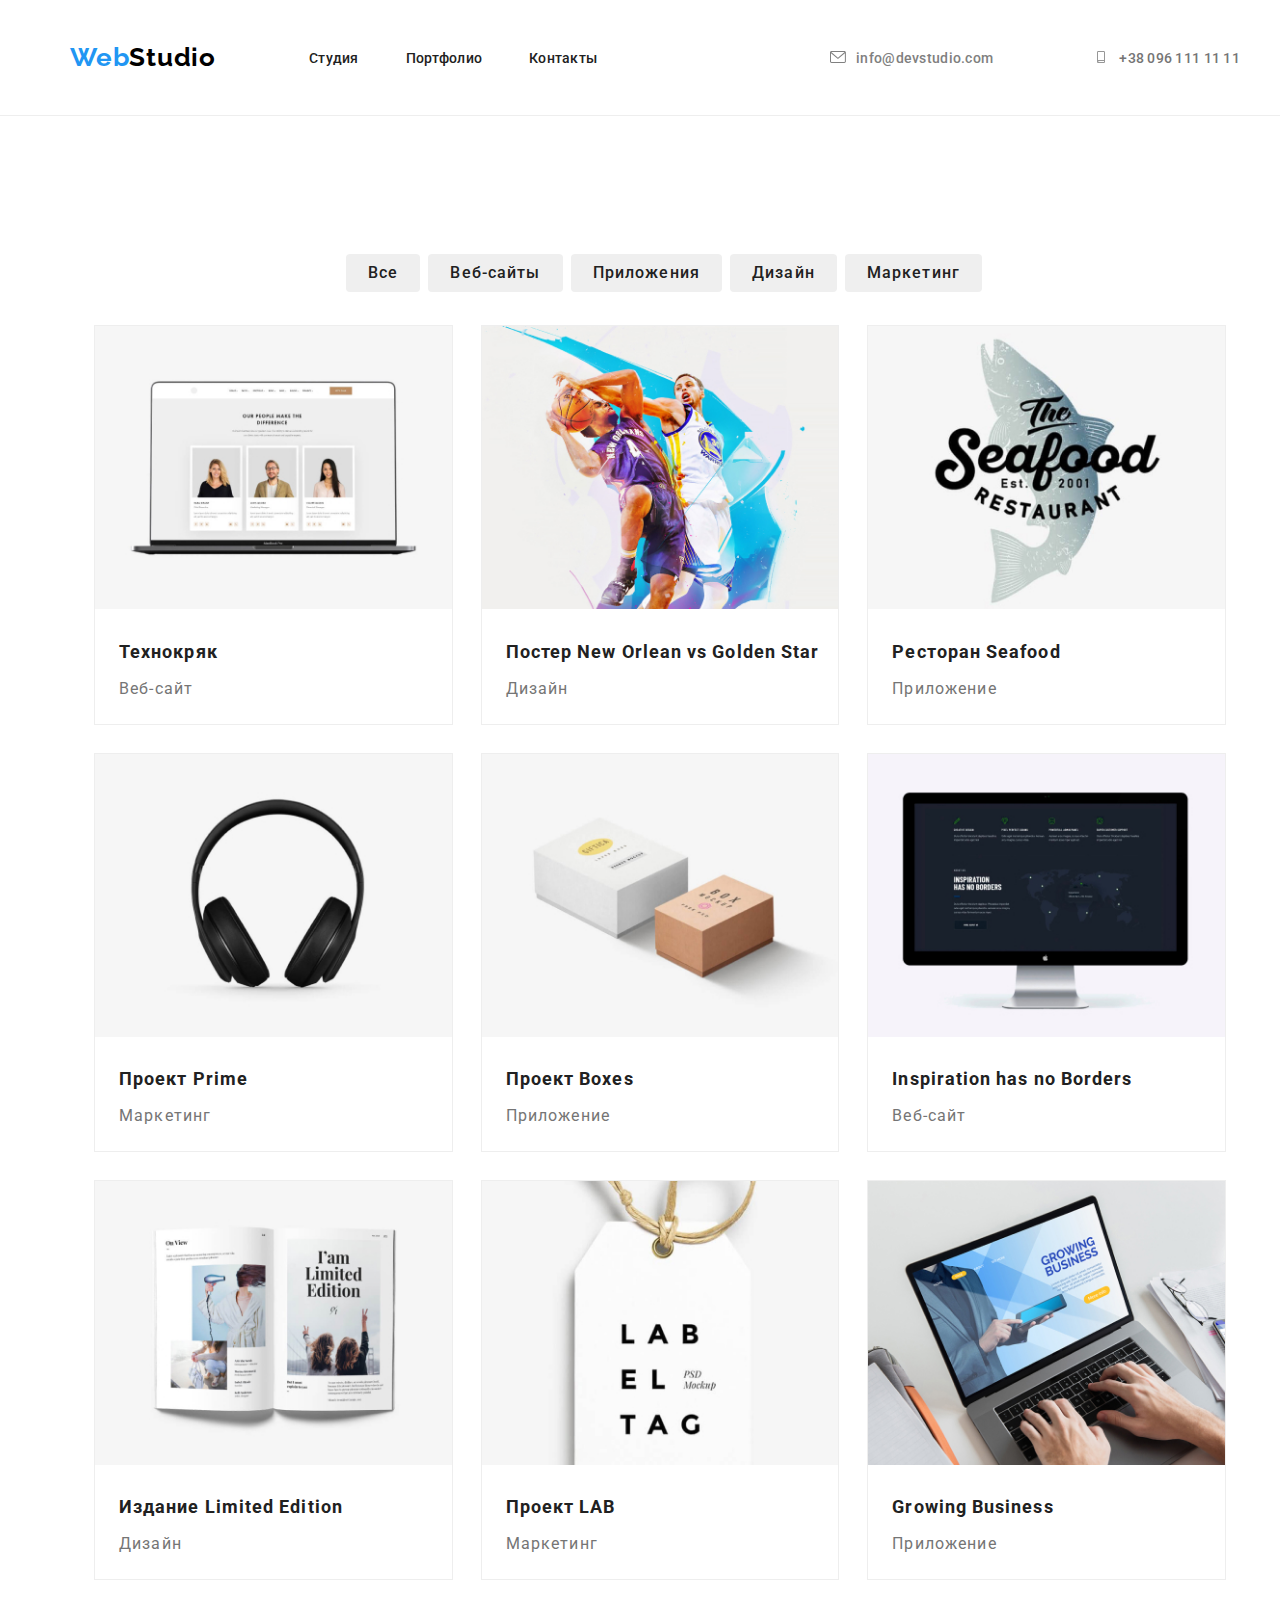
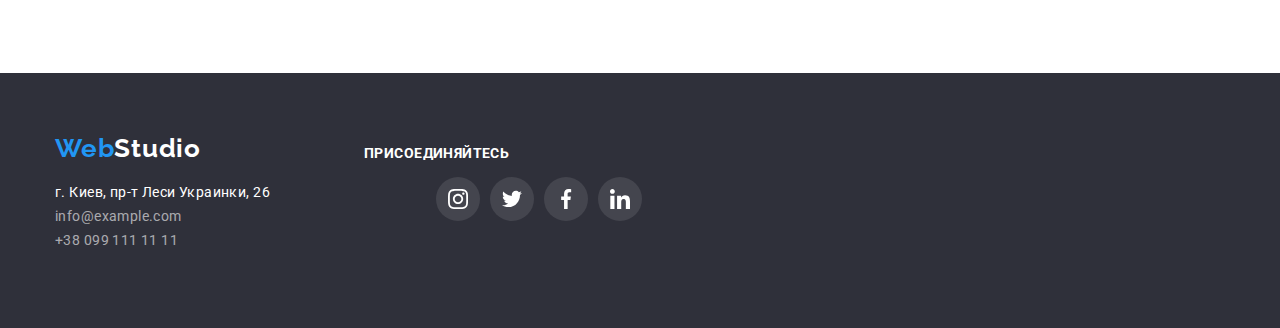
==== portfolio.html @ a74875f4 "updated" ====
<!DOCTYPE html>
<html lang="en">

<head>
	<meta charset="UTF-8">
	<meta http-equiv="X-UA-Compatible" content="IE=edge">
	<meta name="viewport" content="width=device-width, initial-scale=1.0">
	<title>Document</title>

	<link rel="preconnect" href="https://fonts.googleapis.com">
	<link rel="preconnect" href="https://fonts.gstatic.com" crossorigin>
	<link
		href="https://fonts.googleapis.com/css2?family=Raleway:wght@700&family=Roboto:wght@400;500;700;900&display=swap"
		rel="stylesheet">
	<link rel="stylesheet" href="./css/style.css">
</head>

<body>
	<header class="page-header">
		<div class="container">
			<nav class="container main-nav">
				<a href="./index.html" class="web">Web<span class="studio">Studio</span></a>

				<ul class="site-nav">

					<li class="item"><a href="./index.html" class="header-list">Студия</a></li>
					<li class="item"><a href="./portfolio.html" class="header-list">Портфолио</a></li>
					<li class="item"><a href="" class="header-list">Контакты</a></li>


				</ul>

				<ul class="contact">
					<li class="item">
						<a href="mailto:info@devstudio.com"class="mail-contact">
							<svg class="mail-icon" width="16" height="12"><use href= "./Images/symbol-defs.svg#icon-envelope"></use></svg>info@devstudio.com</a></li>
					<li><a href="tel:+380961111111"class="tel-contact"><svg class="tel-icon" width="16" height="12"><use href="./Images/symbol-defs.svg#icon-smartphone"></use></svg>+38 096 111 11 11</a></li>
					
				</ul>
			</nav>
		</div>
	</header>
	<main>
		<!--Portfolio-->
		<section class="advantages">
			<h1 class="rezerv">portfolio</h1>

            

			<ul class="button-list">
				<li class="tab"><button type="button" class="btn-tab">Все</button></li>
				<li class="tab"><button type="button" class="btn-tab">Веб-сайты</button></li>
				<li class="tab"><button type="button" class="btn-tab">Приложения</button></li>
				<li class="tab"><button type="button" class="btn-tab">Дизайн</button></li>
				<li class="tab"><button type="button" class="btn-tab">Маркетинг</button></li>

			</ul>
             <div class="container">
			<ul class="portfolio-box-list">
				<li class="portfolio-list">


					<img src="./Images/img1.jpg" alt="kartinka" class="portfolio-img" width="370">
					<div class="portfolio-info">
						<h2 class="portfolio-title">Технокряк</h2>
						<p class="portfolio-text">Веб-сайт</p>
					</div>
				</li>
				<li class="portfolio-list">

					<img src="./Images/img2.jpg" alt="kartinka" class="portfolio-img" width="370">
					<div class="portfolio-info">
						<h2 class="portfolio-title">Постер <span lang="en"> New Orlean vs Golden Star</span></h2>
						<p class="portfolio-text">Дизайн</p>
					</div>

				</li>
				<li class="portfolio-list">

					<img src="./Images/img3.jpg" alt="kartinka" class="portfolio-img" width="370">
					<div class="portfolio-info">

						<h2 class="portfolio-title">Ресторан <span lang="en"> Seafood</span></h2>
						<p class="portfolio-text">Приложение</p>

					</div>
				</li>
				<li class="portfolio-list">

					<img src="./Images/img4.jpg" alt="kartinka" class="portfolio-img" width="370">
					<div class="portfolio-info">
						<h2 class="portfolio-title">Проект <span lang="en"> Prime</span> </h2>
						<p class="portfolio-text">Маркетинг</p>
					</div>
				</li>
				<li class="portfolio-list">

					<img src="./Images/img5.jpg" alt="kartinka" class="portfolio-img" width="370">
					<div class="portfolio-info">
						<h2 class="portfolio-title">Проект <span lang="en"> Boxes</span></h2>
						<p class="portfolio-text">Приложение</p>
					</div>

				</li>
				<li class="portfolio-list">

					<img src="./Images/img6.jpg" alt="kartinka" class="portfolio-img" width="370">
					<div class="portfolio-info">
						<h2 class="portfolio-title"><span lang="en"> Inspiration has no Borders</span></h2>
						<p class="portfolio-text">Веб-сайт</p>
					</div>

				</li>
				<li class="portfolio-list">

					<img src="./Images/img7.jpg" alt="kartinka"class="portfolio-img" width="370">
					<div class="portfolio-info">
						<h2 class="portfolio-title">Издание <span lang="en"> Limited Edition</span></h2>
						<p class="portfolio-text">Дизайн</p>
					</div>

				</li>
				<li class="portfolio-list">

					<img src="./Images/img8.jpg" alt="kartinka" class="portfolio-img" width="370">
					<div class="portfolio-info">
						<h2 class="portfolio-title">Проект <span lang="en"></span> LAB</span></h2>
						<p class="portfolio-text">Маркетинг</p>

					</div>
				</li>
				<li class="portfolio-list">

					<img src="./Images/img9.jpg" alt="kartinka" class="portfolio-img" width="370">
					<div class="portfolio-info">
						<h2 class="portfolio-title"><span lang="en">Growing Business</span></h2>
						<p class="portfolio-text">Приложение</p>

					</div>
				</li>


				</li>

			</ul>
			</div>
		</section>

	</main>
	<!--Footer-->
	<footer class="footer">
		<div class="container footer-container">
			<div class="footer-left-box footer-left-box--offset">

				<a href="./index.html" class="web-footer">Web<span class="studio-footer">Studio</span></a>

				<address>
					<ul class="footer-address">

						<li class="address">г. Киев, пр-т Леси Украинки, 26</li>
						<li class="address"><a href="mailto:info@example.com" class="contact-mail">info@example.com</a>
						</li>
						<li class="address"><a href="tel:+380991111111" class="contact-tel">+38 099 111 11 11</a></li>

					</ul>
				</address>
			</div>
			<div class="footer-social-box">
				<h2 class="footer-social-box-title">присоединяйтесь</h2>
				<ul class="card-list social-list list">
				   <li class="social-item">
					   <a href="#" class="social-link social-link--footer">
						   <svg width="20" height="20"class="social-icon social-icon-footer" >
							   <use href="./Images/symbol-defs.svg#icon-instagram"></use></svg>
					   </a>
					   
				  </li>
			   
				  <li class="social-item">
				   <a href="#" class="social-link social-link--footer">
					   <svg width="20" height="20" class="social-icon social-icon-footer">
						   <use href="./Images/symbol-defs.svg#icon-twitter"></use></svg>
				   </a>
				  </li>
				  <li class="social-item">
				   <a href="#" class="social-link social-link--footer">
					   <svg width="20" height="20" class="social-icon social-icon-footer" >
						   <use href="./Images/symbol-defs.svg#icon-facebook"></use></svg>
						   </a>
				  </li>
				  <li class="social-item">
					   <a href="#" class="social-link social-link--footer">
						   <svg width="20" height="20" class="social-icon social-icon-footer" >
							   <use href="./Images/symbol-defs.svg#icon-linkedin"></use></svg>
						   </a>
				  </li>
			   
				   </ul>
			   
			   </div>
		</div>
	</footer>
</body>

</html>
---- css/style.css ----
:root {
    --primary-font: 'Roboto' sans-serif;

    --text-color: #757575;
    --background-color: #fff; 
}
a,
footer {
    text-decoration: none;
    --background-color:#757575;
}


body {
    color:  var(--text-color);
    background-color: var(--background-color);
    line-height: 1.2;
    font-family: Roboto, sans-serif;
    margin: auto 0;
    
     }
        h1,
        h2,
        h3,
        h4,
        h5,
        h6 {
            color: #212121;


        }
.button {
    cursor: pointer;
}
 .rezerv {

    width: 1px;
    height: 1px;
    overflow: hidden;
    opacity: 0;
            
 }
 .section {
    padding: 94px 0;
  }

.container {
    width: 1200px;
    margin: 0 auto;
    padding: 0 15px;
    box-sizing: border-box;
    

   
}
.header {
    border-bottom: 1px solid #ececec;
  }
  .page-header {
      border-bottom: 1px solid #EEEEEE;

  }
  
.header .container {
    display: flex;
    justify-content: space-between;
  }
  .main-nav,
  .site-nav,
  .contact {
    display: flex;

    
  }
  
    


.web {
    font-family: "Raleway", sans-serif;
    display: flex;
    align-items: center;
    font-weight: bold;
    font-size: 26px;
    line-height: 1.2;
    letter-spacing: 0.03em;
    color: #2196f3;
    
    
}
.studio
{
font-family: Raleway;
display: flex;
align-items: center;
margin-right: 93px;
font-style: normal;
font-weight: bold;
font-size: 26px;
line-height: 1.2;
letter-spacing: 0.03em;
color: black;


}
.header-list {
    font-family: Roboto;
    font-style: normal;
    font-weight: 500;
    font-size: 14px;
    line-height: 16px;
    letter-spacing: 0.02em;
    color: #212121;
    padding-top: 32px;
    padding-bottom: 32px;
    flex-direction: row;
    

}
.header-list:hover,
.header-list:focus {
    color: #2196f3;


}

.site-nav {
    font-style: normal;
    font-weight: 500;
    font-size: 14px;
    line-height: 16px;
    letter-spacing: 0.02em;
    padding: 32px 0;
    display: inline-block;
    color: var(--main-color);
    list-style: none;
    display: flex;
    margin: 0;
    align-items: center;
    

}

.site-nav .item:not(:last-child) {
    margin-right: 46.88px;
}


.contact {
    font-style: normal;
    display: flex;    
    margin-left: auto;
    padding-top: 32px;
    padding-bottom: 32px;
    padding-left: 30px;
    list-style: none;
    color: var(--main-color);
}


.mail-contact{
    font-weight: 500;
    font-size: 14px;
    line-height: 1.14;
    letter-spacing: 0.02em;
    padding-right: 50px;
    color: grey;
 
    

}
.tel-contact {
    font-weight: 500;
    font-size: 14px;
    line-height: 1.14;
    letter-spacing: 0.02em;
    color: #757575;
}
.contact :hover,
.contact :focus {
    color: #2196f3;
}
.mail-icon {
    height: 12px;
    width: 16px;
    margin-right: 10px;
    fill: currentColor;
}
.tel-icon {
    height: 12px;
    width: 16px;
    margin-right: 10px;
    fill: currentColor;
} 



.effective {
    display: block;
    width: 100%;
    margin: 0 auto;
    padding: 200px 0;
    background: #2f303a;
   
    }
.effective {
      background-image:  linear-gradient( rgba(47, 48, 58, 0.4), rgba(47, 48, 58, 0.4)), url(../Images/Img-5-2.jpg);
      text-align: center;
      background-repeat: no-repeat;
      background-position: center;

  }

.effective-solution-title {
    font-size: 44px;
    color: #fff;
    text-transform: uppercase;
    font-weight: 900;
    font-size: 44px;
    line-height: 1.3;
    text-align: center;
    letter-spacing: 0.06em;
    max-width: 660px;
    margin: 0 auto;
    margin-bottom: 30px;


}

.effective-solution-title-button {
    padding: 10px 32px;
    background: #2196f3;
    box-shadow: 0px 4px 4px rgba(0, 0, 0, 0.15);
    border-radius: 4px;
    font-weight: bold;
    font-size: 16px;
    line-height: 30px;
    color: #fff;
    margin: 0 auto;
    display: block;
    border: none;
}
.effective-solution-title-button:hover,
.effective-solution-title-button:focus {
background-color: #188ce8;
}


.bp-1{

        padding-bottom: 0;
      }
      

.advant {
    display: flex;
    justify-content: space-between;
    list-style: none;
    }

.site-nav 

.item {
    position: relative;
    

}
.item:not(:last-child) {
    margin-right: 50px;
}
.item :not(:last-child) {
   margin-right: 30px;

}

.item-title-wrapper {
    width: 370px;
    text-align: center;
    background: rgba(47, 48, 58, 0.8);
    padding: 27px 0;
    left: 0;
    bottom: 0;
    
}

.item-title-text{
    font-weight: bold;
    font-size: 14px;
    line-height: calc(16 / 14);
    text-align: center;
    letter-spacing: 0.03em;
    text-transform: uppercase;
    color: #FFFFFF;
}
.box-item {
    display: flex;
    background-color: #f4f5fa;
    border-radius: 4px;
    margin-bottom: 30px;
    align-items: center;
    justify-content: center;
    padding: 28px 0;
    background: #f5f4fa;
    margin-bottom: 30px;
}


.advantages {
    padding: 94px 0;
}
 
 
.advantages-list {
    font-weight: bold;
    font-size: 14px;
    line-height: 16px;
    letter-spacing: 0.03em;
    text-transform: uppercase;
    color: #212121;
    margin-bottom: 10px;
    list-style: none;
}
.advantages-list-1 {
    font-size: 14px;
    line-height: 24px;
    letter-spacing: 0.03em;
    color: #757575;
    

}

.photos {
    display:flex;
    list-style: none;
}

    
.tasks {
  
  
}
.our-task {
    font-size: 36px;
    margin: 0 0 50px 0;
    text-align: center;
    font-weight: bold;
    line-height: 42px;
    text-align: center;
    letter-spacing: 0.03em;
    color: black;
    
    

    }

.team,
.photos {
    display: flex;
    justify-content: space-between;
    
}

.our-team {
    background-color: #f4f5fa;

}
 .card-info {
  padding: 30px 0;
   text-align: center;
 }
 .team-list {
    background-color: #FFFFFF;
    box-shadow: 0px 1px 3px rgba(0, 0, 0, 0.12), 0px 1px 1px rgba(0, 0, 0, 0.14), 0px 2px 1px rgba(0, 0, 0, 0.2);
    border-radius: 0px 0px 4px 4px;
    width: calc((100% - 90px) / 4);
    list-style: none;
 }


 .team-name {

    font-weight: 500;
    font-size: 16px;
    line-height: 19px;
    letter-spacing: 0.03em;
    color: #212121;
    text-align: center;
   

     
 }

 .team-position {
    font-weight: normal;
    font-size: 16px;
    line-height: 19px;
    text-align: center;
    letter-spacing: 0.03em;
    margin-bottom: 16px;
    
}
.social-list {
    display: flex;
    justify-content: center ;
    list-style: none;
    margin-left: 32px;
    margin-right: 32px;
    
}

.social-item {
    margin-left: 10px;
}
.social-list .social-item:first-child {
    margin-left: 0%;
}
.social-link {
    display: flex;
    justify-content: center;
    align-items: center;
    width: 44px;
    height: 44px;
    border-radius: 50%;


}
.social-icon {
    fill: #757575;
    width: 20px;
    height: 20px;
}

.social-icon:hover,
.social-icon:focus,
.social-link:hover .social-list__icon,
.social-link:focus .social-list__icon {
  background: #2196f3;
  fill: white;
}

.clients-list {
    display: flex; 
    list-style: none;
}
.clients-list-item {
    margin-left: 30px;
   
    
}
.clients-list-link {
  border: 1px solid #AFB1B8;
  box-sizing: border-box;
  border-radius: 4px;
  padding: 14px 31px; 
  display: inline-block;
}

.clients-list-link:hover .client-list-icon,
.clients-list-link:focus .client-list-icon,
.clients-list-link:hover,
.clients-list-link:focus {
    border-color: #2196f3;
    fill: #2196f3;
}

.client-list-icon{
    fill: #AFB1B8;
}
.clients-list .cleints-list-item:first-child {
    margin-left: 0;
}

 
 .footer-address {
   padding-left: 0;

 }

 

 .footer{
 background: #2f303a;;
 padding-bottom: 60px;
 padding-top: 60px;
 padding-left: 0px;
 padding-right: 0;
 
}
.footer-container {
    display: flex;

}
.footer-social-box-title {
font-weight: bold;
font-size: 14px;
line-height: calc(16 / 14);
letter-spacing: 0.03em;
text-transform: uppercase;
color: #FFFFFF;
margin: 12px 0 12px 0;
}
.footer-left-box--offset {
    margin-right: 70px;
}
.social-link--footer {
    background: rgba(255, 255, 255, 0.1);
}
.social-icon-footer {
    fill:#FFFFFF

}



 .footer-left-box.web-footer {
     margin-bottom: 11px;
     display: block;
 }
 
 .address {
    font-family: Roboto;
    font-style: normal;
    font-weight: normal;
    font-size: 14px;
    line-height: 24px;
    letter-spacing: 0.03em;
    color: #FFFFFF;
    list-style: none;

 }
 .address a {
    color: rgba(255, 255, 255, 0.6);
}
 
 .web-footer {
font-family: Raleway;
display: flex;
align-items: center;
font-style: normal;
font-weight: bold;
font-size: 26px;
line-height: 1.2;
letter-spacing: 0.03em;
color: #2196F3;
    
    
   }
 .studio-footer{
font-family: Raleway;
display: flex;
align-items: center;
margin-right: 93px;
font-style: normal;
font-weight: bold;
font-size: 26px;
line-height: 1.2;
letter-spacing: 0.03em;
color: white;    
    
 }
 
 
 .footercontact:hover,
 .footercontact:focus {
     color: #2196f3
 }
.container{
    

}

.button-list {
    display: flex;
    justify-content: center;
    list-style: none;
    margin-bottom: 34px;

}

.tab {
    margin-left: 8px;
}

.btn-tab {
    font-family: "Roboto", sans-serif;
    padding: 6px 22px;
    border-radius: 4px;
    font-weight: 500;
    font-size: 16px;
    line-height: 26px;
    letter-spacing: 0.03cm;
    color: #212121;
    cursor: pointer;
    border: none;
}

.active,
.btn-tab:hover,
.btn-tab:focus {
    color: #ffff;
    background-color: #2196F3;
    box-shadow: 0px 3px 1px rgba(0, 0, 0, 0.1), 0px 1px 2px rgba(0, 0, 0, 0.08), 0px 2px 2px rgba(0, 0, 0, 0.12);

}
.portfolio-box-list {
    display: flex;
    flex-wrap: wrap;
    justify-content: space-between;
    list-style: none;
    margin-bottom: -30px;
}

.portfolio-list { 
    width: calc((100% - 60px) / 3);
    margin-bottom: 30px;
    outline: 1px solid #EEEEEE;
    width: 370;
}
    
.portfolio-list :hover {
    box-sizing: border-box;
    box-shadow: 0px 1px 1px rgba(0, 0, 0, 0.12), 0px 4px 4px rgba(0, 0, 0, 0.06), 1px 4px 6px rgba(0, 0, 0, 0.16);

}

.portfolio-info {
    padding: 20px 24px;
    

}
.portfolio-title {
    font-family: Roboto;
    font-style: normal;
    font-weight: bold;
    font-size: 18px;
    line-height: 36px;
    letter-spacing: 0.06em;
    color: #212121;
    margin-top: 0;
    margin-bottom: 4px;
    width: 370%;
   
}

.portfolio-text {
   font-family: Roboto;
   font-style: normal;
   font-weight: normal;
   font-size: 16px;
   line-height: 30px;
   letter-spacing: 0.03cm;
   margin: 0;
   color: #757575;
}

.portfolio-img {
    width: 100%;
}

.wrapper-modal {
    width: 100vw;
    height: 100vh;
    position: fixed;
    left: 0;
    top: 0;
    z-index: 900;
    background: rgba(0, 0, 0, 0.2);
    display: flex;
    justify-content: center;
    align-items: center;
    transition: opacity .25s cubic-bezier(0.4, 0.2, 1);

}
.wrapper-modal.is-hidden {
    opacity: 0;
    pointer-events: none;

}
.modal {
    width: calc(100% - 30px);
    max-width: 520px;
    background: white;
    border-radius: 4px;
    height: 581px;
    position: relative;
    padding: 40px;

}

.modal-close {
    border: 1px solid rgba(0, 0, 0, 0.1);
    width: 30px;
    height: 30px;
    background: transparent;
    display: flex;
    justify-content: center;
    align-items: center;
    position: absolute;
    top: 8px;
    right: 8px;
    border-radius: 50%;
    background: transparent;
    color: black;

}
.modal-close:hover,
.modal-close:focus {
    color: #2196f3;

}
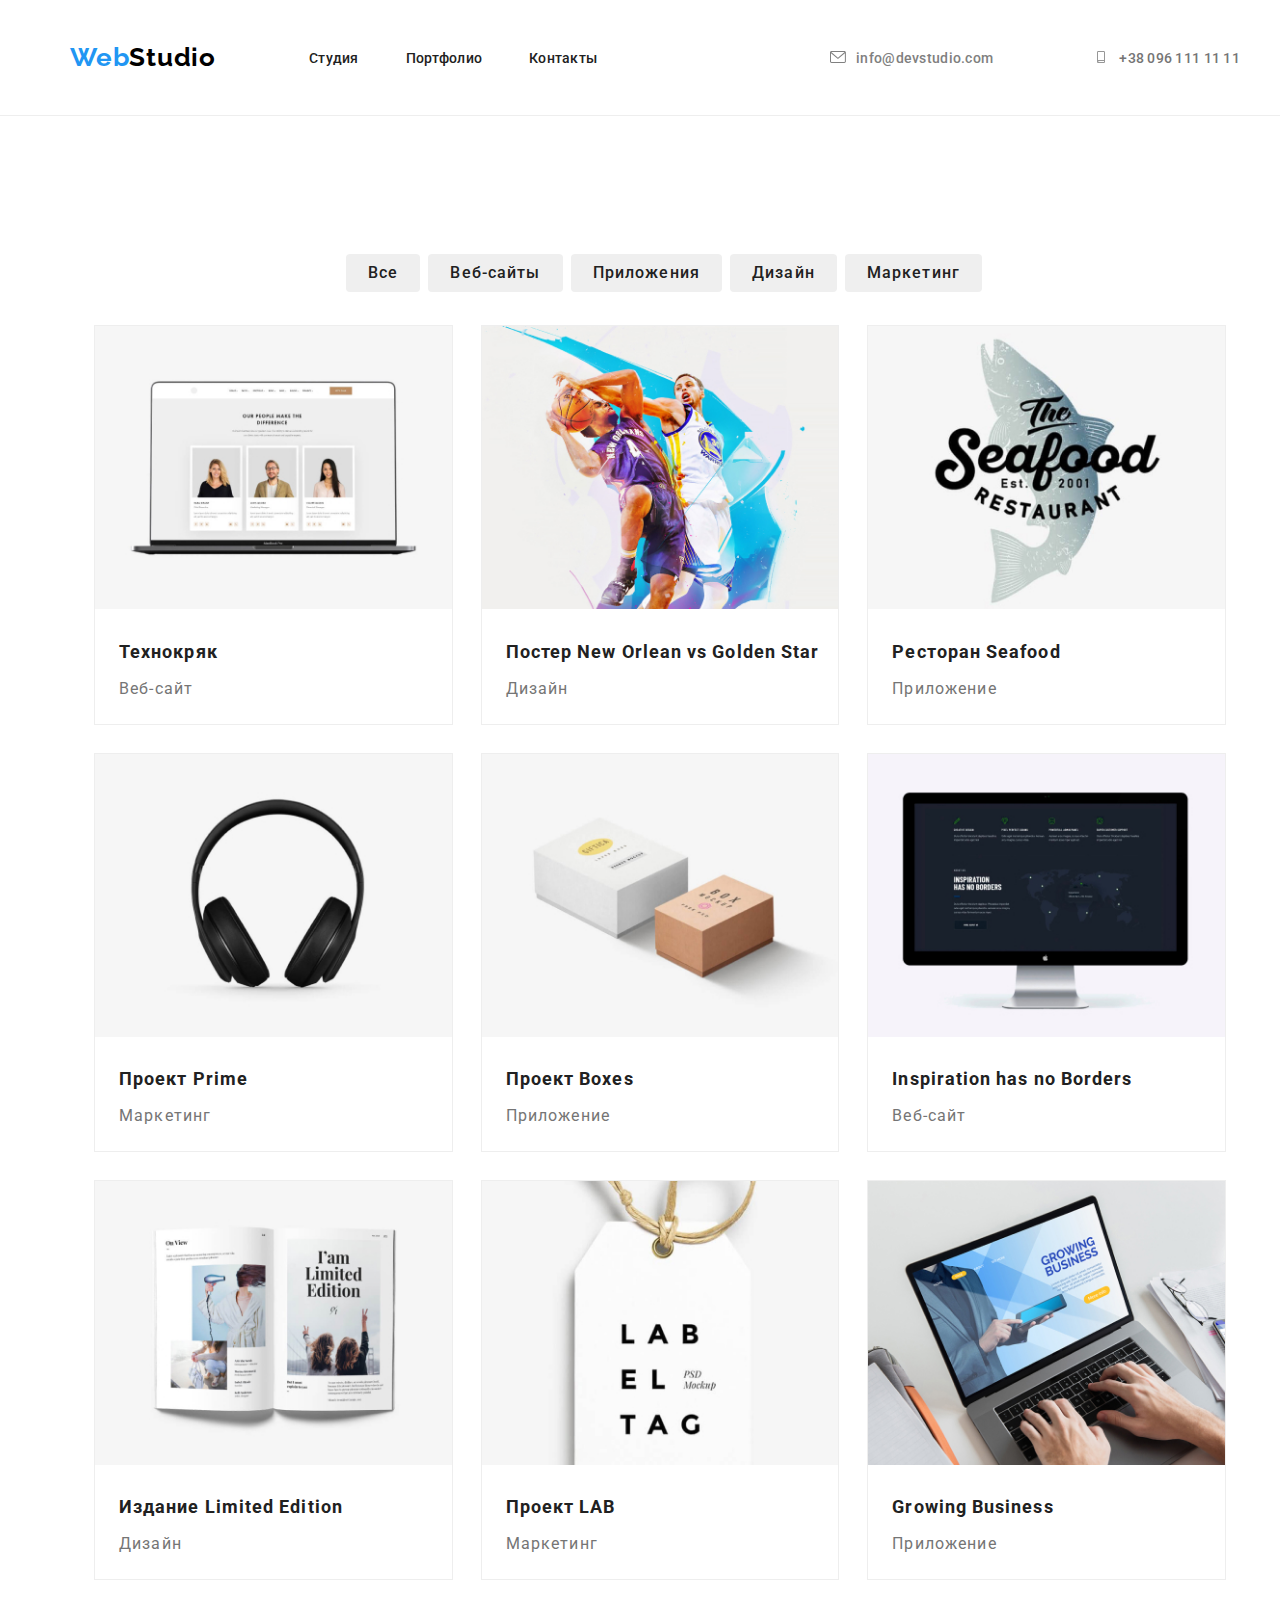
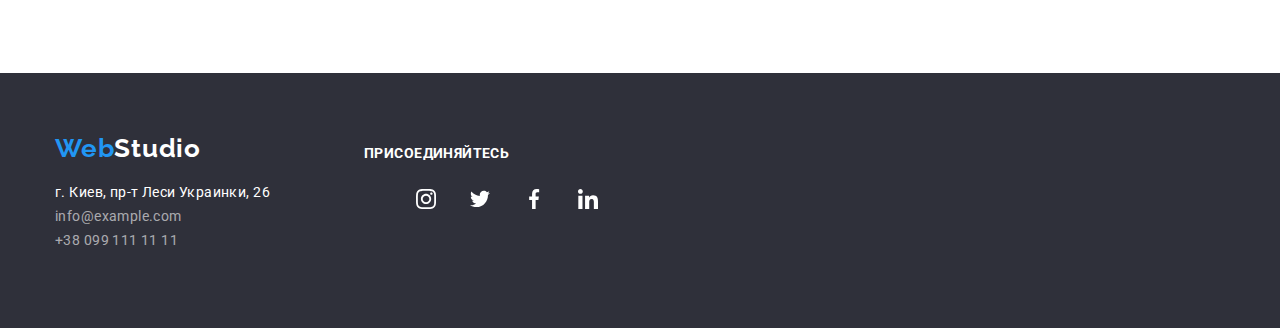
==== commit efecbddf: "updated" ====
--- a/portfolio.html
+++ b/portfolio.html
@@ -58,9 +58,16 @@
              <div class="container">
 			<ul class="portfolio-box-list">
 				<li class="portfolio-list">
-
-
-					<img src="./Images/img1.jpg" alt="kartinka" class="portfolio-img" width="370">
+				<div class="portfolii-list__wrapper">
+
+
+					<img src="./Images/img1.jpg" alt="kartinka" class="portfolio-img" width="370"> 
+				<div class="overlay">
+					<p class="overlay__text">
+						Технокряк это современная площадка распространения коронавируса. Компании используют эту платформу для цифрового шпионажа и атак на защищённые сервера конкурентов.</p>
+				</div>
+			
+				</div>
 					<div class="portfolio-info">
 						<h2 class="portfolio-title">Технокряк</h2>
 						<p class="portfolio-text">Веб-сайт</p>
@@ -68,7 +75,16 @@
 				</li>
 				<li class="portfolio-list">
 
-					<img src="./Images/img2.jpg" alt="kartinka" class="portfolio-img" width="370">
+					<div class="portfolii-list__wrapper">
+
+
+						<img src="./Images/img2.jpg" alt="kartinka" class="portfolio-img" width="370"> 
+					<div class="overlay">
+						<p class="overlay__text">
+							Технокряк это современная площадка распространения коронавируса. Компании используют эту платформу для цифрового шпионажа и атак на защищённые сервера конкурентов.</p>
+					</div>
+				
+					</div>
 					<div class="portfolio-info">
 						<h2 class="portfolio-title">Постер <span lang="en"> New Orlean vs Golden Star</span></h2>
 						<p class="portfolio-text">Дизайн</p>
@@ -76,8 +92,16 @@
 
 				</li>
 				<li class="portfolio-list">
-
-					<img src="./Images/img3.jpg" alt="kartinka" class="portfolio-img" width="370">
+					<div class="portfolii-list__wrapper">
+
+
+						<img src="./Images/img3.jpg" alt="kartinka" class="portfolio-img" width="370"> 
+					<div class="overlay">
+						<p class="overlay__text">
+							Технокряк это современная площадка распространения коронавируса. Компании используют эту платформу для цифрового шпионажа и атак на защищённые сервера конкурентов.</p>
+					</div>
+				
+					</div>
 					<div class="portfolio-info">
 
 						<h2 class="portfolio-title">Ресторан <span lang="en"> Seafood</span></h2>
@@ -87,7 +111,16 @@
 				</li>
 				<li class="portfolio-list">
 
-					<img src="./Images/img4.jpg" alt="kartinka" class="portfolio-img" width="370">
+					<div class="portfolii-list__wrapper">
+
+
+						<img src="./Images/img4.jpg" alt="kartinka" class="portfolio-img" width="370"> 
+					<div class="overlay">
+						<p class="overlay__text">
+							Технокряк это современная площадка распространения коронавируса. Компании используют эту платформу для цифрового шпионажа и атак на защищённые сервера конкурентов.</p>
+					</div>
+				
+					</div>
 					<div class="portfolio-info">
 						<h2 class="portfolio-title">Проект <span lang="en"> Prime</span> </h2>
 						<p class="portfolio-text">Маркетинг</p>
@@ -95,7 +128,16 @@
 				</li>
 				<li class="portfolio-list">
 
-					<img src="./Images/img5.jpg" alt="kartinka" class="portfolio-img" width="370">
+					<div class="portfolii-list__wrapper">
+
+
+						<img src="./Images/img5.jpg" alt="kartinka" class="portfolio-img" width="370"> 
+					<div class="overlay">
+						<p class="overlay__text">
+							Технокряк это современная площадка распространения коронавируса. Компании используют эту платформу для цифрового шпионажа и атак на защищённые сервера конкурентов.</p>
+					</div>
+				
+					</div>
 					<div class="portfolio-info">
 						<h2 class="portfolio-title">Проект <span lang="en"> Boxes</span></h2>
 						<p class="portfolio-text">Приложение</p>
@@ -104,7 +146,16 @@
 				</li>
 				<li class="portfolio-list">
 
-					<img src="./Images/img6.jpg" alt="kartinka" class="portfolio-img" width="370">
+					<div class="portfolii-list__wrapper">
+
+
+						<img src="./Images/img6.jpg" alt="kartinka" class="portfolio-img" width="370"> 
+					<div class="overlay">
+						<p class="overlay__text">
+							Технокряк это современная площадка распространения коронавируса. Компании используют эту платформу для цифрового шпионажа и атак на защищённые сервера конкурентов.</p>
+					</div>
+				
+					</div>
 					<div class="portfolio-info">
 						<h2 class="portfolio-title"><span lang="en"> Inspiration has no Borders</span></h2>
 						<p class="portfolio-text">Веб-сайт</p>
@@ -113,7 +164,16 @@
 				</li>
 				<li class="portfolio-list">
 
-					<img src="./Images/img7.jpg" alt="kartinka"class="portfolio-img" width="370">
+					<div class="portfolii-list__wrapper">
+
+
+						<img src="./Images/img7.jpg" alt="kartinka" class="portfolio-img" width="370"> 
+					<div class="overlay">
+						<p class="overlay__text">
+							Технокряк это современная площадка распространения коронавируса. Компании используют эту платформу для цифрового шпионажа и атак на защищённые сервера конкурентов.</p>
+					</div>
+				
+					</div>
 					<div class="portfolio-info">
 						<h2 class="portfolio-title">Издание <span lang="en"> Limited Edition</span></h2>
 						<p class="portfolio-text">Дизайн</p>
@@ -122,7 +182,16 @@
 				</li>
 				<li class="portfolio-list">
 
-					<img src="./Images/img8.jpg" alt="kartinka" class="portfolio-img" width="370">
+					<div class="portfolii-list__wrapper">
+
+
+						<img src="./Images/img8.jpg" alt="kartinka" class="portfolio-img" width="370"> 
+					<div class="overlay">
+						<p class="overlay__text">
+							Технокряк это современная площадка распространения коронавируса. Компании используют эту платформу для цифрового шпионажа и атак на защищённые сервера конкурентов.</p>
+					</div>
+				
+					</div>
 					<div class="portfolio-info">
 						<h2 class="portfolio-title">Проект <span lang="en"></span> LAB</span></h2>
 						<p class="portfolio-text">Маркетинг</p>
@@ -131,7 +200,16 @@
 				</li>
 				<li class="portfolio-list">
 
-					<img src="./Images/img9.jpg" alt="kartinka" class="portfolio-img" width="370">
+					<div class="portfolii-list__wrapper">
+
+
+						<img src="./Images/img9.jpg" alt="kartinka" class="portfolio-img" width="370"> 
+					<div class="overlay">
+						<p class="overlay__text">
+							Технокряк это современная площадка распространения коронавируса. Компании используют эту платформу для цифрового шпионажа и атак на защищённые сервера конкурентов.</p>
+					</div>
+				
+					</div>
 					<div class="portfolio-info">
 						<h2 class="portfolio-title"><span lang="en">Growing Business</span></h2>
 						<p class="portfolio-text">Приложение</p>
--- a/css/style.css
+++ b/css/style.css
@@ -29,8 +29,17 @@
 
 
         }
+.a {
+    transition: color 0.25s cubic-bezier(0.4, 0, 0.2, 1);
+}
+
+
 .button {
     cursor: pointer;
+    transition: background 0.25s cubic-bezier(0.4, 0, 0.2, 1);
+}
+.svg {
+    transition: fill 0.25s cubic-bezier(0.4, 0, 0.4, 1);
 }
  .rezerv {
 
@@ -131,12 +140,12 @@
     line-height: 16px;
     letter-spacing: 0.02em;
     padding: 32px 0;
-    display: inline-block;
     color: var(--main-color);
     list-style: none;
     display: flex;
     margin: 0;
     align-items: center;
+    transition: color 0.25s cubic-bezier(0.4, 0, 0.2, 1);
     
 
 }
@@ -155,6 +164,7 @@
     padding-left: 30px;
     list-style: none;
     color: var(--main-color);
+    
 }
 
 
@@ -185,12 +195,14 @@
     width: 16px;
     margin-right: 10px;
     fill: currentColor;
+    transition: fill 0.25s cubic-bezier(0.4, 0, 0.2, 1);
 }
 .tel-icon {
     height: 12px;
     width: 16px;
     margin-right: 10px;
     fill: currentColor;
+    transition: fill 0.25s cubic-bezier(0.4, 0, 0.2, 1);
 } 
 
 
@@ -274,12 +286,15 @@
 }
 
 .item-title-wrapper {
-    width: 370px;
+    width: 100%;
     text-align: center;
     background: rgba(47, 48, 58, 0.8);
     padding: 27px 0;
     left: 0;
     bottom: 0;
+    color: white;
+   
+    
     
 }
 
@@ -291,6 +306,7 @@
     letter-spacing: 0.03em;
     text-transform: uppercase;
     color: #FFFFFF;
+
 }
 .box-item {
     display: flex;
@@ -325,20 +341,11 @@
     line-height: 24px;
     letter-spacing: 0.03em;
     color: #757575;
-    
-
-}
-
-.photos {
-    display:flex;
-    list-style: none;
-}
-
-    
-.tasks {
-  
-  
-}
+    }
+
+
+
+    
 .our-task {
     font-size: 36px;
     margin: 0 0 50px 0;
@@ -355,6 +362,7 @@
 
 .team,
 .photos {
+    list-style: none;
     display: flex;
     justify-content: space-between;
     
@@ -403,7 +411,6 @@
     display: flex;
     justify-content: center ;
     list-style: none;
-    margin-left: 32px;
     margin-right: 32px;
     
 }
@@ -432,8 +439,8 @@
 
 .social-icon:hover,
 .social-icon:focus,
-.social-link:hover .social-list__icon,
-.social-link:focus .social-list__icon {
+.social-link:hover,
+.social-link:focus {
   background: #2196f3;
   fill: white;
 }
@@ -502,8 +509,11 @@
 .footer-left-box--offset {
     margin-right: 70px;
 }
-.social-link--footer {
+.social-link-footer {
     background: rgba(255, 255, 255, 0.1);
+}
+.social-link-footer {
+    padding-left: 0;
 }
 .social-icon-footer {
     fill:#FFFFFF
@@ -564,7 +574,7 @@
  .footercontact:focus {
      color: #2196f3
  }
-.container{
+.container {
     
 
 }
@@ -617,11 +627,7 @@
     width: 370;
 }
     
-.portfolio-list :hover {
-    box-sizing: border-box;
-    box-shadow: 0px 1px 1px rgba(0, 0, 0, 0.12), 0px 4px 4px rgba(0, 0, 0, 0.06), 1px 4px 6px rgba(0, 0, 0, 0.16);
-
-}
+
 
 .portfolio-info {
     padding: 20px 24px;
@@ -706,22 +712,49 @@
 .modal-close:hover,
 .modal-close:focus {
     color: #2196f3;
-
-}
-
-
-
-
-
-
-
-
-
-
-
-
- 
-
- 
-
-
+}
+.portfolii-list__wrapper {
+    position: relative;
+    overflow: hidden;
+}
+
+.overlay {
+    position: absolute;
+    box-sizing: border-box;
+    top: 0;
+    left: 0;
+    min-height: 100%;
+    padding-top: 63px;
+    padding-bottom: 63px;
+    padding-left: 24px;
+    padding-right: 24px;
+    background: rgba(33, 150, 243, 0.9);
+    transform: translateY(101%);
+    transition: transform 0.25s cubic-bezier(0.4, 0, 0.2, 1);
+
+}
+.overlay__text {
+    font-size: 18px;
+    line-height: 1.55;
+    letter-spacing: 0.03em;
+    color: #FFFFFF;
+}
+
+.portfolio-list :hover {
+    box-sizing: border-box;
+    box-shadow: 0px 1px 1px rgba(0, 0, 0, 0.12), 0px 4px 4px rgba(0, 0, 0, 0.06), 1px 4px 6px rgba(0, 0, 0, 0.16);
+
+}
+ .portfolio-list:hover .overlay {
+     transform: translateY(0);
+ }
+
+
+
+
+
+ 
+
+ 
+
+
